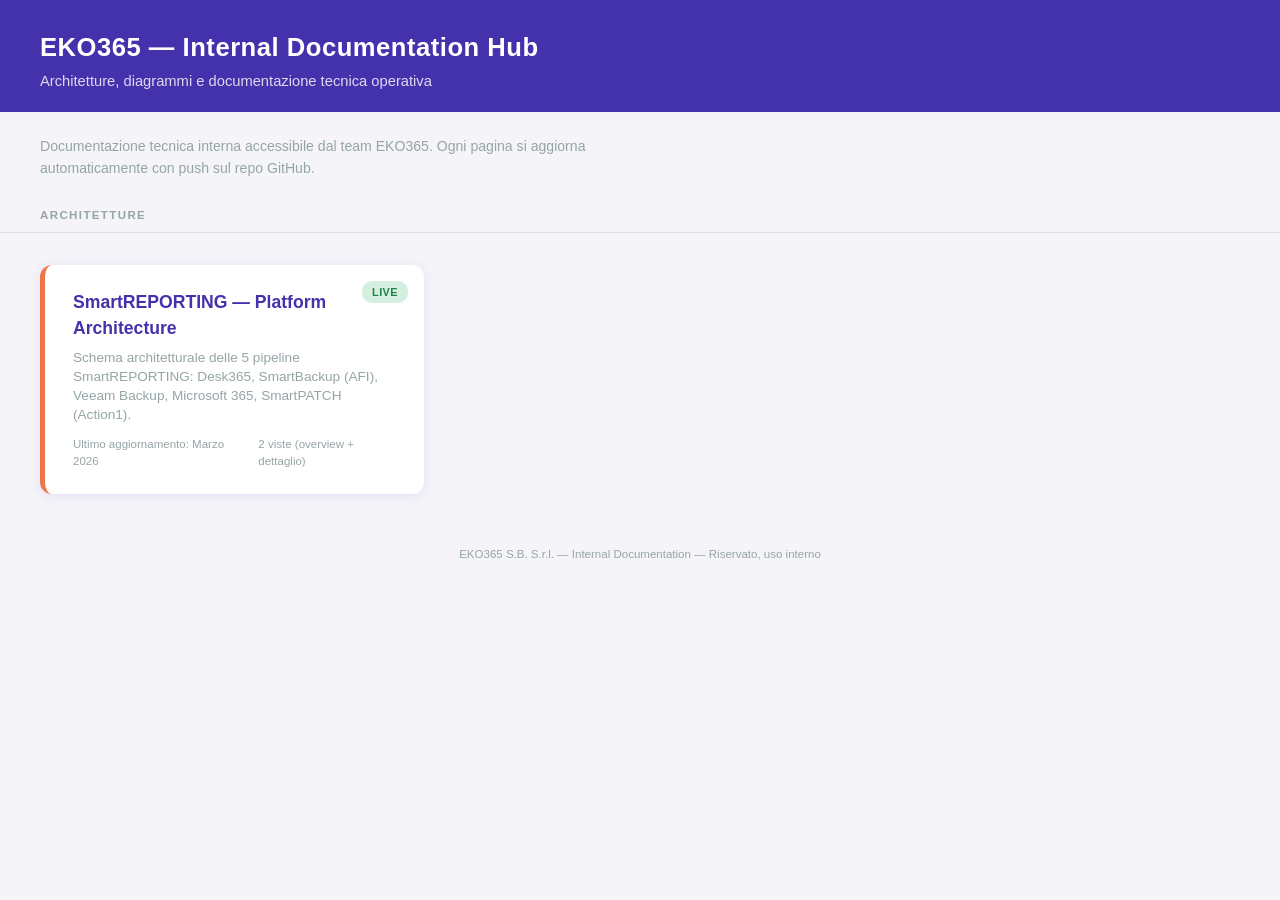
==== index.html @ b6a6280b "Add SmartPATCH (Action1) pipeline to architecture diagram - Add Action1 as 5th data source in high-l" ====
<!DOCTYPE html>
<html lang="it">
<head>
<meta charset="UTF-8">
<meta name="viewport" content="width=device-width, initial-scale=1.0">
<title>EKO365 MSSP — Internal Docs Hub</title>
<link rel="stylesheet" href="css/eko365.css">
<style>
  .hub-intro {
    padding: 24px 40px 0; font-size: 0.88rem; color: var(--gray); max-width: 720px;
  }
  .hub-section-label {
    padding: 0 40px; margin-top: 28px; font-size: 0.72rem; font-weight: 700;
    text-transform: uppercase; letter-spacing: 0.12em; color: var(--gray);
    border-bottom: 1px solid #ddd; padding-bottom: 8px;
  }
</style>
</head>
<body>

<div class="eko-header">
  <h1>EKO365 — Internal Documentation Hub</h1>
  <div class="subtitle">Architetture, diagrammi e documentazione tecnica operativa</div>
</div>

<p class="hub-intro">
  Documentazione tecnica interna accessibile dal team EKO365.
  Ogni pagina si aggiorna automaticamente con push sul repo GitHub.
</p>

<!-- SEZIONE: Architetture -->
<div class="hub-section-label">Architetture</div>
<div class="hub-grid">

  <a href="reporting-platform/" class="hub-card">
    <span class="status status-live">Live</span>
    <h2>SmartREPORTING — Platform Architecture</h2>
    <p>Schema architetturale delle 5 pipeline SmartREPORTING: Desk365, SmartBackup (AFI), Veeam Backup, Microsoft 365, SmartPATCH (Action1).</p>
    <div class="meta">
      <span>Ultimo aggiornamento: Marzo 2026</span>
      <span>2 viste (overview + dettaglio)</span>
    </div>
  </a>

  <!-- TEMPLATE: Copia questo blocco per aggiungere nuove pagine
  <a href="nome-cartella/" class="hub-card">
    <span class="status status-draft">Draft</span>
    <h2>Titolo del Documento</h2>
    <p>Breve descrizione del contenuto.</p>
    <div class="meta">
      <span>Data</span>
      <span>Dettagli</span>
    </div>
  </a>
  -->

</div>

<!-- SEZIONE: Procedure (placeholder per futuro) -->
<!--
<div class="hub-section-label">Procedure Operative</div>
<div class="hub-grid">
</div>
-->

<div class="eko-footer">
  EKO365 S.B. S.r.l. &mdash; Internal Documentation &mdash; Riservato, uso interno
</div>

</body>
</html>
---- css/eko365.css ----
/* =====================================================
   EKO365 DOCS — Shared Design System
   Colori corporate, tipografia, componenti riutilizzabili
   ===================================================== */

:root {
  --primary: #4332AC;
  --accent: #EE774A;
  --dark: #4C483D;
  --light: #F5F4F9;
  --white: #FFFFFF;
  --green: #2ECC71;
  --yellow: #F1C40F;
  --red: #E74C3C;
  --blue: #3498DB;
  --gray: #95A5A6;
  --shadow: 0 2px 12px rgba(67,50,172,0.10);
  --shadow-hover: 0 4px 20px rgba(67,50,172,0.18);
  --radius: 10px;
  --radius-sm: 6px;
  --font: 'Segoe UI', 'Century Gothic', Arial, sans-serif;
  --mono: 'Courier New', 'Consolas', monospace;
}

* { margin: 0; padding: 0; box-sizing: border-box; }
body { font-family: var(--font); background: var(--light); color: var(--dark); line-height: 1.5; }

/* ---- HEADER ---- */
.eko-header {
  background: var(--primary); color: var(--white);
  padding: 28px 40px 20px; position: relative;
}
.eko-header h1 { font-size: 1.6rem; font-weight: 600; letter-spacing: 0.02em; }
.eko-header .subtitle { font-size: 0.92rem; opacity: 0.82; margin-top: 4px; }
.eko-header .back-link {
  position: absolute; top: 16px; right: 40px;
  color: var(--white); text-decoration: none; font-size: 0.82rem; opacity: 0.7;
  transition: opacity 0.2s;
}
.eko-header .back-link:hover { opacity: 1; }

/* ---- FOOTER ---- */
.eko-footer {
  text-align: center; padding: 20px; font-size: 0.72rem; color: var(--gray);
}

/* ---- VIEW TOGGLE ---- */
.view-toggle { display: flex; gap: 0; margin: 24px 40px 0; }
.view-btn {
  padding: 10px 28px; border: 2px solid var(--primary);
  background: var(--white); color: var(--primary);
  cursor: pointer; font-size: 0.92rem; font-weight: 600; transition: all 0.2s;
}
.view-btn:first-child { border-radius: var(--radius-sm) 0 0 var(--radius-sm); }
.view-btn:last-child { border-radius: 0 var(--radius-sm) var(--radius-sm) 0; }
.view-btn.active { background: var(--primary); color: var(--white); }
.view-btn:hover:not(.active) { background: #eee; }

.view { display: none; padding: 24px 40px 40px; }
.view.active { display: block; }

/* ---- SECTION LABELS ---- */
.section-label {
  text-align: center; font-size: 0.72rem; font-weight: 700;
  text-transform: uppercase; letter-spacing: 0.12em;
  color: var(--gray); margin: 20px 0 10px;
}

/* ---- CARDS (High-Level) ---- */
.hl-row { display: flex; justify-content: center; gap: 24px; margin-bottom: 16px; flex-wrap: wrap; }

.hl-source {
  background: var(--white); border: 2px solid var(--primary); border-radius: var(--radius);
  padding: 14px 20px; text-align: center; width: 170px; box-shadow: var(--shadow);
}
.hl-source .icon { font-size: 1.6rem; margin-bottom: 4px; }
.hl-source .name { font-weight: 700; font-size: 0.88rem; color: var(--primary); }
.hl-source .type { font-size: 0.75rem; color: var(--gray); margin-top: 2px; }

.hl-pipeline {
  background: var(--white); border-radius: 12px; padding: 20px; width: 240px;
  box-shadow: var(--shadow); border-left: 5px solid var(--accent); position: relative;
}
.hl-pipeline .badge {
  position: absolute; top: -10px; right: 12px;
  background: var(--accent); color: var(--white);
  font-size: 0.68rem; font-weight: 700; padding: 3px 10px;
  border-radius: 10px; text-transform: uppercase; letter-spacing: 0.04em;
}
.hl-pipeline h3 { font-size: 1rem; color: var(--primary); margin-bottom: 8px; }

.hl-infra-box {
  background: var(--primary); color: var(--white); border-radius: var(--radius);
  padding: 16px 22px; text-align: center; width: 200px; box-shadow: var(--shadow);
}
.hl-infra-box .icon { font-size: 1.4rem; margin-bottom: 4px; }
.hl-infra-box .name { font-weight: 700; font-size: 0.88rem; }
.hl-infra-box .desc { font-size: 0.72rem; opacity: 0.8; margin-top: 4px; }

.hl-delivery-box {
  background: var(--accent); color: var(--white); border-radius: var(--radius);
  padding: 14px 20px; text-align: center; width: 170px; box-shadow: var(--shadow);
}
.hl-delivery-box .name { font-weight: 700; font-size: 0.88rem; }
.hl-delivery-box .desc { font-size: 0.72rem; opacity: 0.85; margin-top: 3px; }

/* ---- ARROW ---- */
.arrow-down { text-align: center; font-size: 1.8rem; color: var(--primary); margin: 6px 0; opacity: 0.5; }

/* ---- PHASES ---- */
.phases { display: flex; gap: 4px; margin-bottom: 10px; }
.phase { font-size: 0.68rem; padding: 2px 8px; border-radius: 4px; font-weight: 600; }
.phase.fetch { background: #D6EAF8; color: #2980B9; }
.phase.analyze { background: #D5F5E3; color: #27AE60; }
.phase.report { background: #FADBD8; color: #C0392B; }

.freq { font-size: 0.78rem; color: var(--gray); }

/* ---- OUTPUT TAGS ---- */
.output-tag { display: inline-block; font-size: 0.7rem; padding: 2px 7px; border-radius: 3px; margin: 2px; font-weight: 600; }
.output-tag.pptx { background: #F5CBA7; color: #935116; }
.output-tag.docx { background: #AED6F1; color: #1A5276; }
.output-tag.csv  { background: #ABEBC6; color: #196F3D; }
.output-tag.json { background: #D7BDE2; color: #6C3483; }
.outputs { margin-top: 8px; }

/* ---- TENANT CHIPS ---- */
.tenant-grid { display: flex; flex-wrap: wrap; gap: 8px; margin: 10px 0; }
.tenant-chip { background: var(--primary); color: var(--white); padding: 4px 12px; border-radius: 16px; font-size: 0.75rem; font-weight: 600; }

/* ---- DETAIL SECTIONS ---- */
.detail-section {
  background: var(--white); border-radius: 12px; padding: 24px 28px;
  margin-bottom: 20px; box-shadow: var(--shadow);
}
.detail-section h2 {
  font-size: 1.15rem; color: var(--primary); margin-bottom: 14px;
  padding-bottom: 8px; border-bottom: 2px solid var(--light);
}
.detail-section h3 { font-size: 0.95rem; color: var(--accent); margin: 14px 0 8px; }

/* ---- FLOW DIAGRAM ---- */
.flow { display: flex; align-items: center; gap: 8px; flex-wrap: wrap; margin: 12px 0; }
.flow-step {
  background: var(--light); border: 1px solid #ddd; border-radius: 8px;
  padding: 10px 14px; font-size: 0.82rem; text-align: center; min-width: 120px;
}
.flow-step.source  { border-color: var(--blue); background: #EBF5FB; }
.flow-step.process { border-color: var(--green); background: #EAFAF1; }
.flow-step.storage { border-color: var(--primary); background: #EDE7F6; }
.flow-step.output  { border-color: var(--accent); background: #FDF2E9; }
.flow-step.deliver { border-color: var(--red); background: #FDEDEC; }
.flow-step strong  { display: block; font-size: 0.78rem; color: var(--dark); }
.flow-step small   { font-size: 0.68rem; color: var(--gray); }
.flow-arrow { color: var(--primary); font-size: 1.2rem; font-weight: 700; }

/* ---- TABLES ---- */
.tech-table { width: 100%; border-collapse: collapse; font-size: 0.82rem; margin: 10px 0; }
.tech-table th { background: var(--primary); color: var(--white); padding: 8px 12px; text-align: left; font-weight: 600; }
.tech-table td { padding: 8px 12px; border-bottom: 1px solid #eee; vertical-align: top; }
.tech-table tr:hover td { background: var(--light); }

/* ---- BADGES ---- */
.tech-badge { display: inline-block; font-size: 0.68rem; padding: 2px 8px; border-radius: 4px; font-weight: 600; margin: 1px 2px; }
.tech-badge.python { background: #D4EFDF; color: #1E8449; }
.tech-badge.node   { background: #D6EAF8; color: #2471A3; }
.tech-badge.yaml   { background: #FCF3CF; color: #7D6608; }
.tech-badge.rest   { background: #F5CBA7; color: #935116; }

/* ---- MODULE GRID ---- */
.module-grid { display: grid; grid-template-columns: repeat(auto-fill, minmax(220px, 1fr)); gap: 12px; margin: 12px 0; }
.module-card { background: var(--light); border-radius: 8px; padding: 12px 14px; border-left: 4px solid var(--primary); }
.module-card .mod-name { font-weight: 700; font-size: 0.85rem; color: var(--primary); }
.module-card .mod-freq { font-size: 0.72rem; color: var(--gray); margin-top: 2px; }
.module-card .mod-data { font-size: 0.78rem; color: var(--dark); margin-top: 4px; }

/* ---- SCHEDULE ---- */
.schedule-row { display: flex; align-items: center; gap: 12px; padding: 8px 0; border-bottom: 1px solid #eee; }
.schedule-row .cron { font-family: var(--mono); font-size: 0.78rem; background: var(--dark); color: var(--white); padding: 3px 10px; border-radius: 4px; }
.schedule-row .desc { font-size: 0.82rem; flex: 1; }
.pipeline-tag { font-size: 0.72rem; font-weight: 700; padding: 2px 8px; border-radius: 4px; }
.tag-desk365     { background: #FADBD8; color: #922B21; }
.tag-smartbackup { background: #D4EFDF; color: #1E8449; }
.tag-m365        { background: #D6EAF8; color: #2471A3; }
.tag-veeam       { background: #FCE4EC; color: #880E4F; }

/* ---- S3 TREE ---- */
.s3-tree {
  font-family: var(--mono); font-size: 0.78rem;
  background: var(--dark); color: #A3E4D7;
  padding: 16px 20px; border-radius: 8px; line-height: 1.6; overflow-x: auto;
}
.s3-tree .folder  { color: #85C1E9; }
.s3-tree .file    { color: #F9E79F; }
.s3-tree .comment { color: #7F8C8D; font-style: italic; }

/* ---- KPI CARDS ---- */
.kpi-row { display: flex; gap: 16px; flex-wrap: wrap; margin: 10px 0; }
.kpi-card { background: var(--white); border: 1px solid #eee; border-radius: 8px; padding: 12px 16px; min-width: 160px; flex: 1; }
.kpi-card .kpi-label { font-size: 0.72rem; color: var(--gray); text-transform: uppercase; letter-spacing: 0.06em; }
.kpi-card .kpi-value { font-size: 1.1rem; font-weight: 700; color: var(--primary); margin-top: 2px; }
.kpi-card .kpi-threshold { font-size: 0.7rem; margin-top: 4px; }
.kpi-card .kpi-threshold span { display: inline-block; width: 8px; height: 8px; border-radius: 50%; margin-right: 3px; vertical-align: middle; }
.dot-green  { background: var(--green); }
.dot-yellow { background: var(--yellow); }
.dot-red    { background: var(--red); }

/* ---- HUB PAGE SPECIFIC ---- */
.hub-grid {
  display: grid; grid-template-columns: repeat(auto-fill, minmax(320px, 1fr));
  gap: 24px; padding: 32px 40px;
}
.hub-card {
  background: var(--white); border-radius: 12px; padding: 24px 28px;
  box-shadow: var(--shadow); border-left: 5px solid var(--accent);
  text-decoration: none; color: var(--dark); transition: all 0.25s;
  display: block; position: relative;
}
.hub-card:hover { box-shadow: var(--shadow-hover); transform: translateY(-2px); }
.hub-card h2 { font-size: 1.1rem; color: var(--primary); margin-bottom: 6px; }
.hub-card p { font-size: 0.85rem; color: var(--gray); line-height: 1.4; }
.hub-card .meta { font-size: 0.72rem; color: var(--gray); margin-top: 12px; display: flex; gap: 16px; }
.hub-card .meta span { display: flex; align-items: center; gap: 4px; }
.hub-card .status {
  position: absolute; top: 16px; right: 16px;
  font-size: 0.68rem; font-weight: 700; padding: 3px 10px; border-radius: 10px;
  text-transform: uppercase; letter-spacing: 0.04em;
}
.status-live     { background: #D4EFDF; color: #1E8449; }
.status-draft    { background: #FCF3CF; color: #7D6608; }
.status-planned  { background: #D6EAF8; color: #2471A3; }

.hub-empty {
  text-align: center; padding: 60px 40px; color: var(--gray);
}
.hub-empty p { font-size: 0.92rem; max-width: 500px; margin: 0 auto; }

/* ---- RESPONSIVE ---- */
@media (max-width: 900px) {
  .hl-row { flex-direction: column; align-items: center; }
  .view { padding: 16px; }
  .eko-header { padding: 20px; }
  .view-toggle { margin: 16px 20px 0; }
  .hub-grid { padding: 16px; grid-template-columns: 1fr; }
}
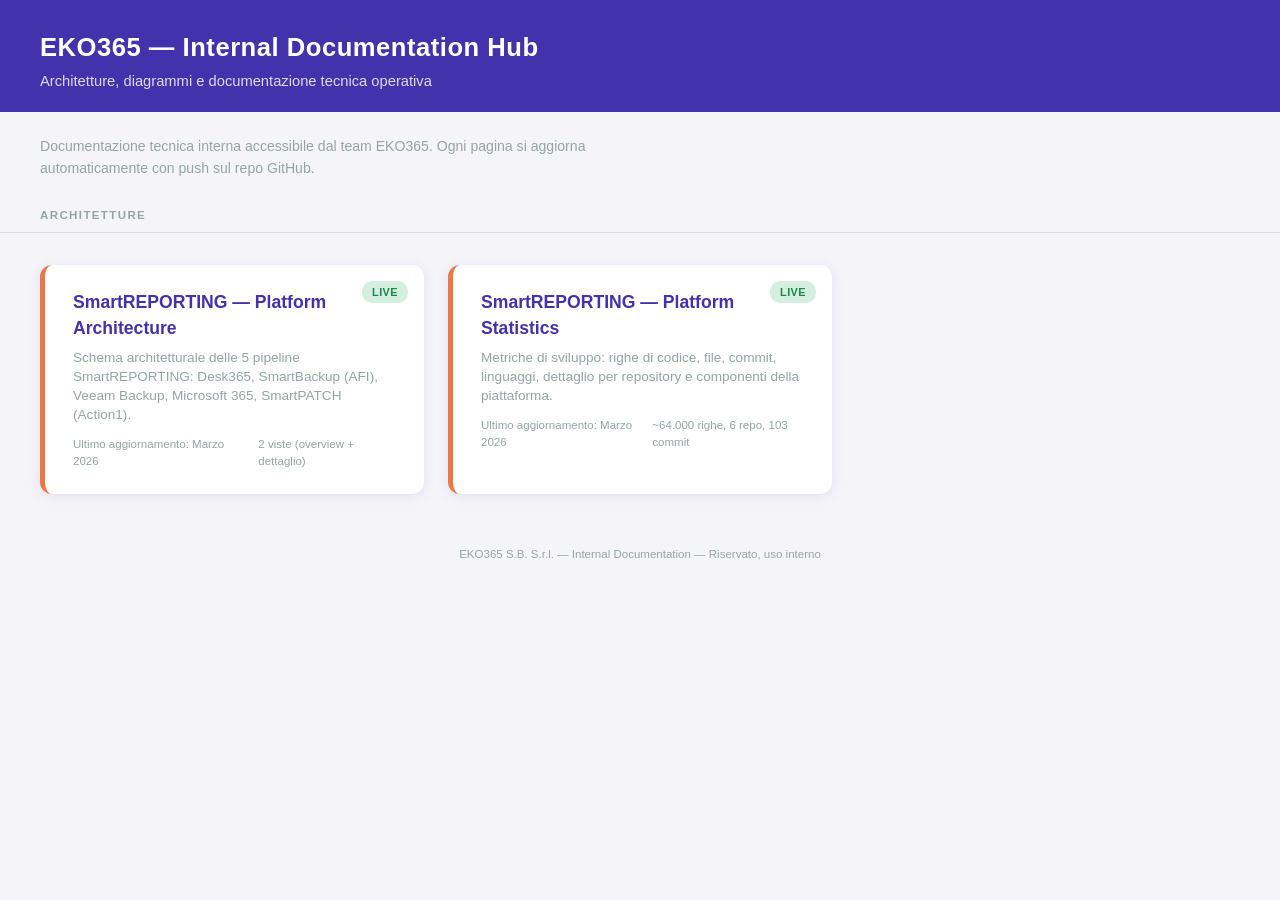
==== commit 013ef326: "Add Platform Statistics page with codebase metrics New page at /platform-stats/ with: - KPI cards (6" ====
--- a/index.html
+++ b/index.html
@@ -42,17 +42,15 @@
     </div>
   </a>
 
-  <!-- TEMPLATE: Copia questo blocco per aggiungere nuove pagine
-  <a href="nome-cartella/" class="hub-card">
-    <span class="status status-draft">Draft</span>
-    <h2>Titolo del Documento</h2>
-    <p>Breve descrizione del contenuto.</p>
+  <a href="platform-stats/" class="hub-card">
+    <span class="status status-live">Live</span>
+    <h2>SmartREPORTING — Platform Statistics</h2>
+    <p>Metriche di sviluppo: righe di codice, file, commit, linguaggi, dettaglio per repository e componenti della piattaforma.</p>
     <div class="meta">
-      <span>Data</span>
-      <span>Dettagli</span>
+      <span>Ultimo aggiornamento: Marzo 2026</span>
+      <span>~64.000 righe, 6 repo, 103 commit</span>
     </div>
   </a>
-  -->
 
 </div>
 
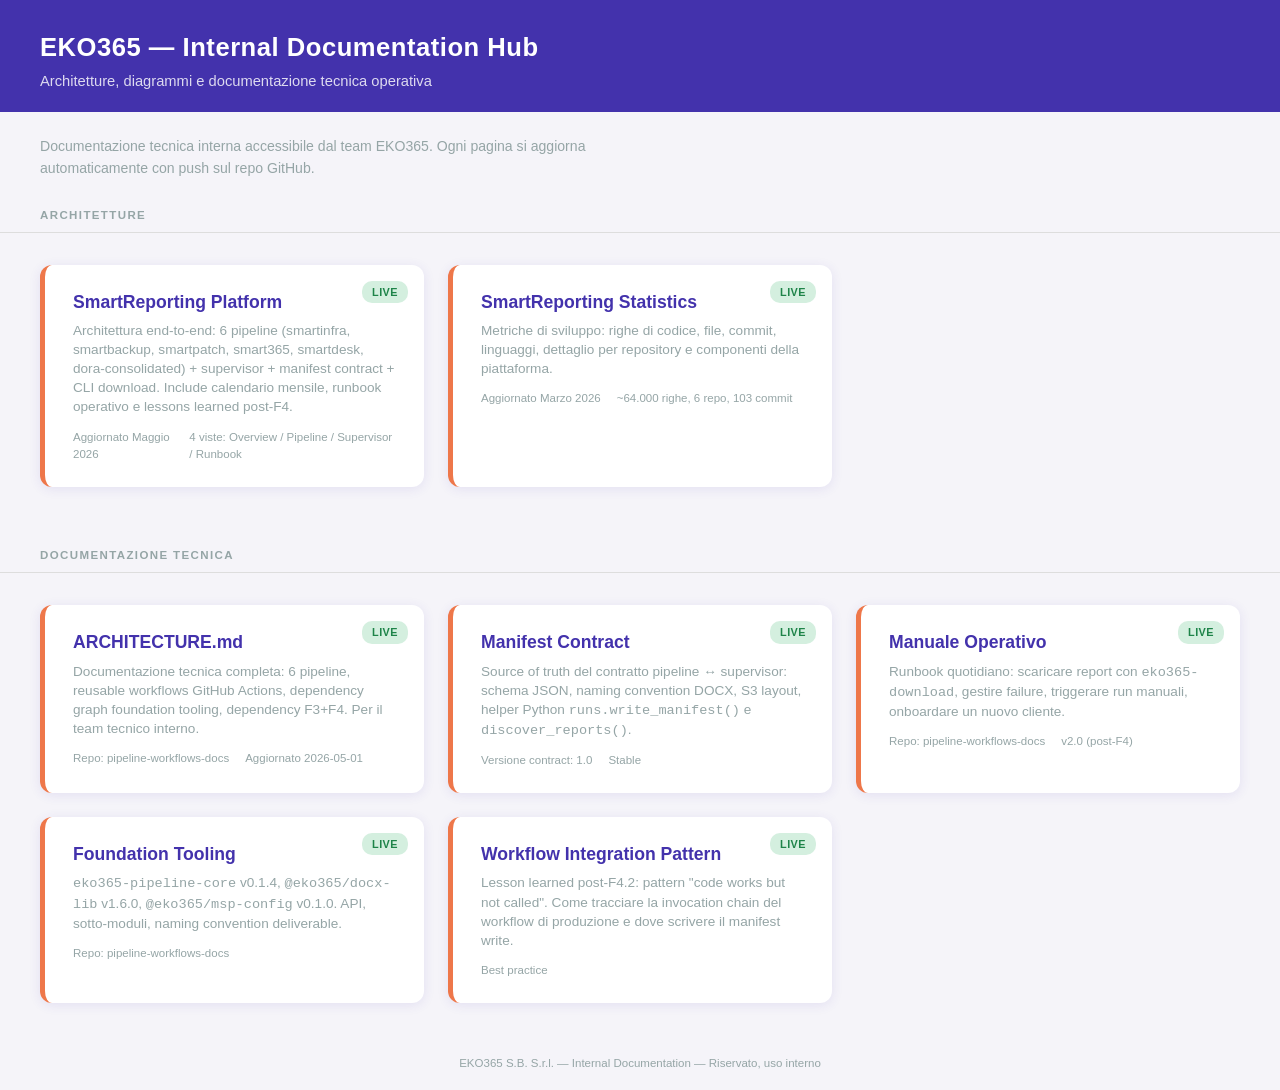
==== commit ae32f5ea: "docs: refresh reporting-platform Pages + hub per stato post-F4.2 - reporting-platform/index.html REW" ====
--- a/index.html
+++ b/index.html
@@ -34,21 +34,75 @@
 
   <a href="reporting-platform/" class="hub-card">
     <span class="status status-live">Live</span>
-    <h2>SmartREPORTING — Platform Architecture</h2>
-    <p>Schema architetturale delle 5 pipeline SmartREPORTING: Desk365, SmartBackup (AFI), Veeam Backup, Microsoft 365, SmartPATCH (Action1).</p>
+    <h2>SmartReporting Platform</h2>
+    <p>Architettura end-to-end: 6 pipeline (smartinfra, smartbackup, smartpatch, smart365, smartdesk, dora-consolidated) + supervisor + manifest contract + CLI download. Include calendario mensile, runbook operativo e lessons learned post-F4.</p>
     <div class="meta">
-      <span>Ultimo aggiornamento: Marzo 2026</span>
-      <span>2 viste (overview + dettaglio)</span>
+      <span>Aggiornato Maggio 2026</span>
+      <span>4 viste: Overview / Pipeline / Supervisor / Runbook</span>
     </div>
   </a>
 
   <a href="platform-stats/" class="hub-card">
     <span class="status status-live">Live</span>
-    <h2>SmartREPORTING — Platform Statistics</h2>
+    <h2>SmartReporting Statistics</h2>
     <p>Metriche di sviluppo: righe di codice, file, commit, linguaggi, dettaglio per repository e componenti della piattaforma.</p>
     <div class="meta">
-      <span>Ultimo aggiornamento: Marzo 2026</span>
+      <span>Aggiornato Marzo 2026</span>
       <span>~64.000 righe, 6 repo, 103 commit</span>
+    </div>
+  </a>
+
+</div>
+
+<!-- SEZIONE: Documentazione tecnica deep -->
+<div class="hub-section-label">Documentazione tecnica</div>
+<div class="hub-grid">
+
+  <a href="https://github.com/eko365sb/pipeline-workflows-docs/blob/main/ARCHITECTURE.md" class="hub-card">
+    <span class="status status-live">Live</span>
+    <h2>ARCHITECTURE.md</h2>
+    <p>Documentazione tecnica completa: 6 pipeline, reusable workflows GitHub Actions, dependency graph foundation tooling, dependency F3+F4. Per il team tecnico interno.</p>
+    <div class="meta">
+      <span>Repo: pipeline-workflows-docs</span>
+      <span>Aggiornato 2026-05-01</span>
+    </div>
+  </a>
+
+  <a href="https://github.com/eko365sb/pipeline-workflows-docs/blob/main/docs/manifest-contract.md" class="hub-card">
+    <span class="status status-live">Live</span>
+    <h2>Manifest Contract</h2>
+    <p>Source of truth del contratto pipeline ↔ supervisor: schema JSON, naming convention DOCX, S3 layout, helper Python <code>runs.write_manifest()</code> e <code>discover_reports()</code>.</p>
+    <div class="meta">
+      <span>Versione contract: 1.0</span>
+      <span>Stable</span>
+    </div>
+  </a>
+
+  <a href="https://github.com/eko365sb/pipeline-workflows-docs/blob/main/docs/Manuale_Operativo_Pipeline.md" class="hub-card">
+    <span class="status status-live">Live</span>
+    <h2>Manuale Operativo</h2>
+    <p>Runbook quotidiano: scaricare report con <code>eko365-download</code>, gestire failure, triggerare run manuali, onboardare un nuovo cliente.</p>
+    <div class="meta">
+      <span>Repo: pipeline-workflows-docs</span>
+      <span>v2.0 (post-F4)</span>
+    </div>
+  </a>
+
+  <a href="https://github.com/eko365sb/pipeline-workflows-docs/blob/main/docs/foundation-tooling.md" class="hub-card">
+    <span class="status status-live">Live</span>
+    <h2>Foundation Tooling</h2>
+    <p><code>eko365-pipeline-core</code> v0.1.4, <code>@eko365/docx-lib</code> v1.6.0, <code>@eko365/msp-config</code> v0.1.0. API, sotto-moduli, naming convention deliverable.</p>
+    <div class="meta">
+      <span>Repo: pipeline-workflows-docs</span>
+    </div>
+  </a>
+
+  <a href="https://github.com/eko365sb/pipeline-workflows-docs/blob/main/docs/workflow-integration-pattern.md" class="hub-card">
+    <span class="status status-live">Live</span>
+    <h2>Workflow Integration Pattern</h2>
+    <p>Lesson learned post-F4.2: pattern "code works but not called". Come tracciare la invocation chain del workflow di produzione e dove scrivere il manifest write.</p>
+    <div class="meta">
+      <span>Best practice</span>
     </div>
   </a>
 
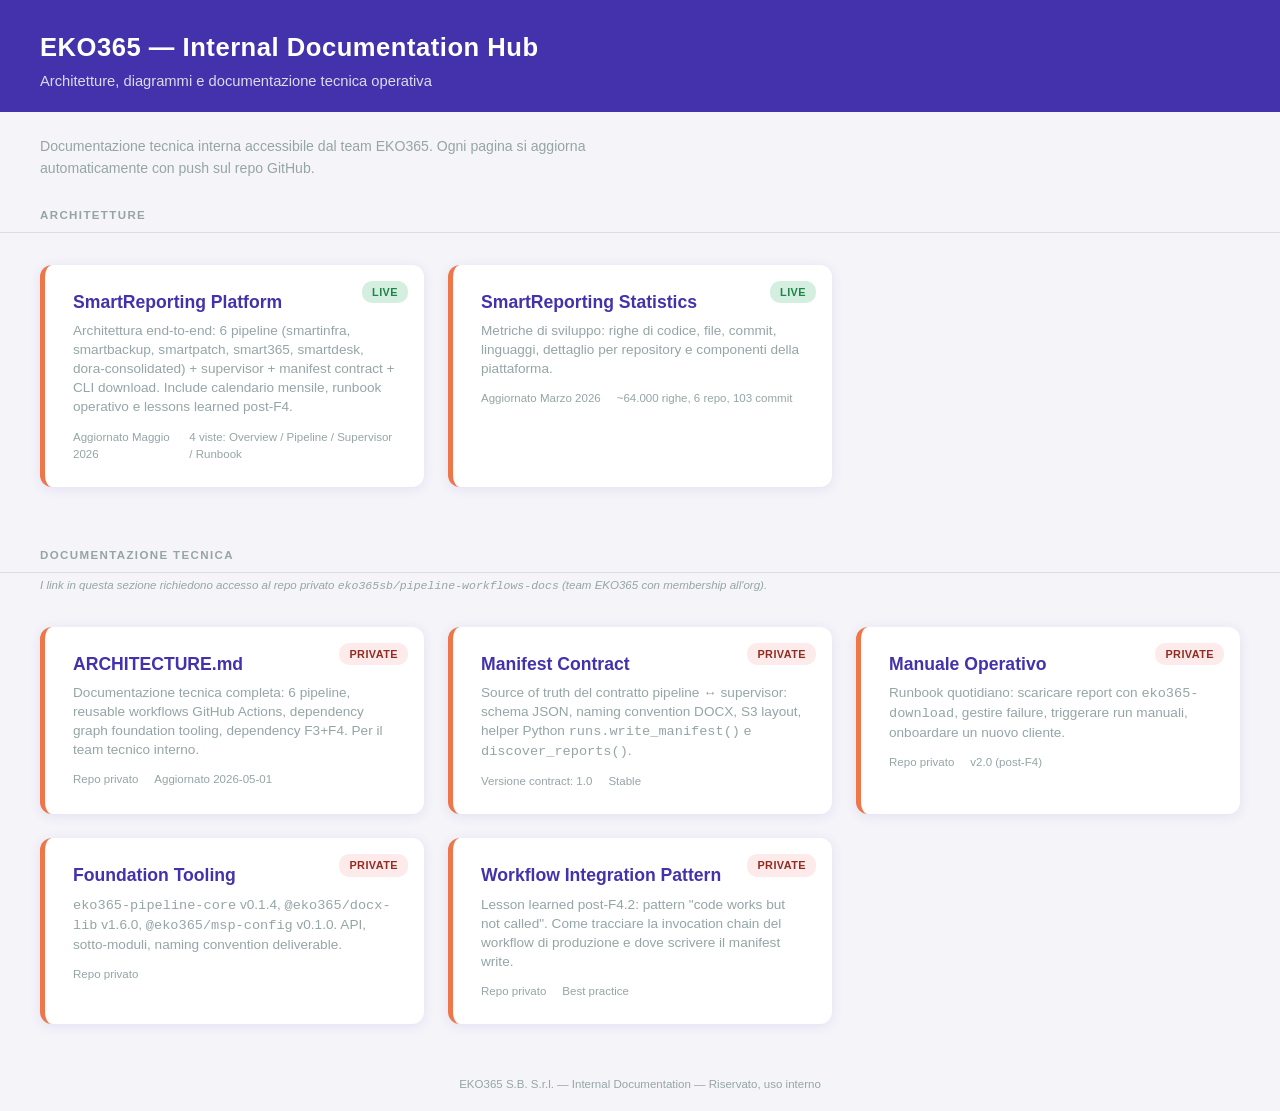
==== commit 1c723599: "docs: add Private badge to hub cards linking to private repo Cards che linkano a pipeline-workflows-" ====
--- a/index.html
+++ b/index.html
@@ -13,6 +13,12 @@
     padding: 0 40px; margin-top: 28px; font-size: 0.72rem; font-weight: 700;
     text-transform: uppercase; letter-spacing: 0.12em; color: var(--gray);
     border-bottom: 1px solid #ddd; padding-bottom: 8px;
+  }
+  .status-private {
+    background: #FCEBEA; color: #922B21;
+  }
+  .access-note {
+    padding: 4px 40px 0; font-size: 0.72rem; color: var(--gray); font-style: italic;
   }
 </style>
 </head>
@@ -56,20 +62,21 @@
 
 <!-- SEZIONE: Documentazione tecnica deep -->
 <div class="hub-section-label">Documentazione tecnica</div>
+<p class="access-note">I link in questa sezione richiedono accesso al repo privato <code>eko365sb/pipeline-workflows-docs</code> (team EKO365 con membership all'org).</p>
 <div class="hub-grid">
 
   <a href="https://github.com/eko365sb/pipeline-workflows-docs/blob/main/ARCHITECTURE.md" class="hub-card">
-    <span class="status status-live">Live</span>
+    <span class="status status-private">Private</span>
     <h2>ARCHITECTURE.md</h2>
     <p>Documentazione tecnica completa: 6 pipeline, reusable workflows GitHub Actions, dependency graph foundation tooling, dependency F3+F4. Per il team tecnico interno.</p>
     <div class="meta">
-      <span>Repo: pipeline-workflows-docs</span>
+      <span>Repo privato</span>
       <span>Aggiornato 2026-05-01</span>
     </div>
   </a>
 
   <a href="https://github.com/eko365sb/pipeline-workflows-docs/blob/main/docs/manifest-contract.md" class="hub-card">
-    <span class="status status-live">Live</span>
+    <span class="status status-private">Private</span>
     <h2>Manifest Contract</h2>
     <p>Source of truth del contratto pipeline ↔ supervisor: schema JSON, naming convention DOCX, S3 layout, helper Python <code>runs.write_manifest()</code> e <code>discover_reports()</code>.</p>
     <div class="meta">
@@ -79,29 +86,30 @@
   </a>
 
   <a href="https://github.com/eko365sb/pipeline-workflows-docs/blob/main/docs/Manuale_Operativo_Pipeline.md" class="hub-card">
-    <span class="status status-live">Live</span>
+    <span class="status status-private">Private</span>
     <h2>Manuale Operativo</h2>
     <p>Runbook quotidiano: scaricare report con <code>eko365-download</code>, gestire failure, triggerare run manuali, onboardare un nuovo cliente.</p>
     <div class="meta">
-      <span>Repo: pipeline-workflows-docs</span>
+      <span>Repo privato</span>
       <span>v2.0 (post-F4)</span>
     </div>
   </a>
 
   <a href="https://github.com/eko365sb/pipeline-workflows-docs/blob/main/docs/foundation-tooling.md" class="hub-card">
-    <span class="status status-live">Live</span>
+    <span class="status status-private">Private</span>
     <h2>Foundation Tooling</h2>
     <p><code>eko365-pipeline-core</code> v0.1.4, <code>@eko365/docx-lib</code> v1.6.0, <code>@eko365/msp-config</code> v0.1.0. API, sotto-moduli, naming convention deliverable.</p>
     <div class="meta">
-      <span>Repo: pipeline-workflows-docs</span>
+      <span>Repo privato</span>
     </div>
   </a>
 
   <a href="https://github.com/eko365sb/pipeline-workflows-docs/blob/main/docs/workflow-integration-pattern.md" class="hub-card">
-    <span class="status status-live">Live</span>
+    <span class="status status-private">Private</span>
     <h2>Workflow Integration Pattern</h2>
     <p>Lesson learned post-F4.2: pattern "code works but not called". Come tracciare la invocation chain del workflow di produzione e dove scrivere il manifest write.</p>
     <div class="meta">
+      <span>Repo privato</span>
       <span>Best practice</span>
     </div>
   </a>
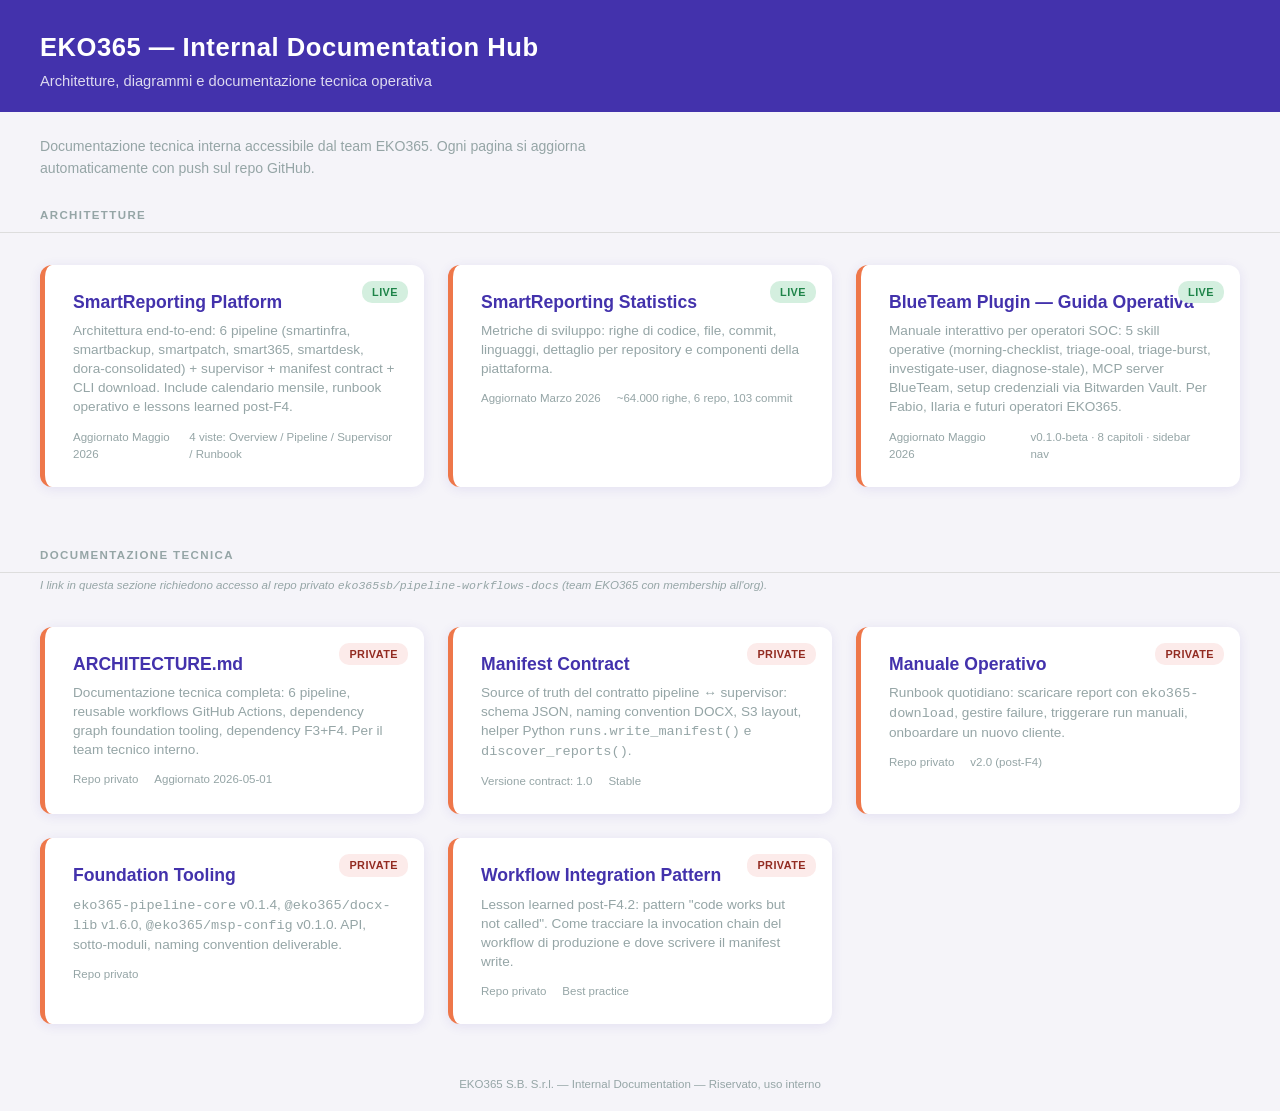
==== commit b8039a2c: "docs: add BlueTeam Plugin operational guide (single source moved from claude-plugins) Manuale intera" ====
--- a/index.html
+++ b/index.html
@@ -55,6 +55,16 @@
     <div class="meta">
       <span>Aggiornato Marzo 2026</span>
       <span>~64.000 righe, 6 repo, 103 commit</span>
+    </div>
+  </a>
+
+  <a href="blueteam-plugin/" class="hub-card">
+    <span class="status status-live">Live</span>
+    <h2>BlueTeam Plugin — Guida Operativa</h2>
+    <p>Manuale interattivo per operatori SOC: 5 skill operative (morning-checklist, triage-ooal, triage-burst, investigate-user, diagnose-stale), MCP server BlueTeam, setup credenziali via Bitwarden Vault. Per Fabio, Ilaria e futuri operatori EKO365.</p>
+    <div class="meta">
+      <span>Aggiornato Maggio 2026</span>
+      <span>v0.1.0-beta · 8 capitoli · sidebar nav</span>
     </div>
   </a>
 
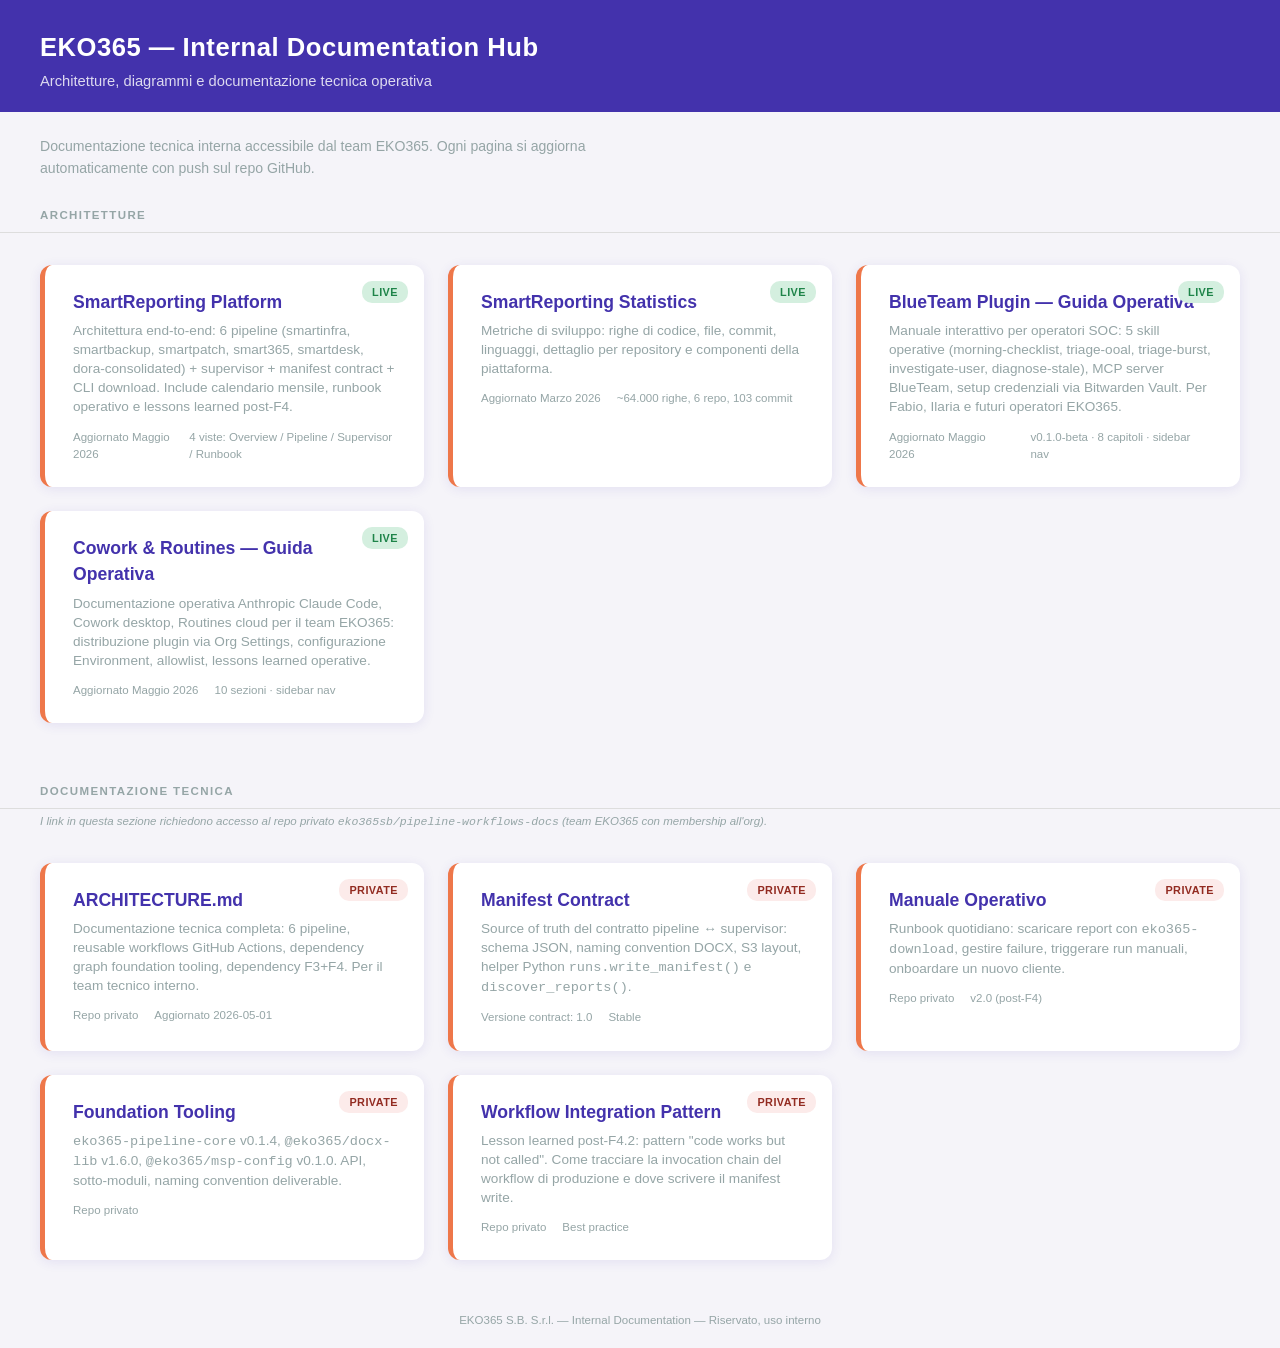
==== commit 997c28c5: "docs: cowork-and-routines operational guide page Pagina HTML interattiva per il team EKO365: conosce" ====
--- a/index.html
+++ b/index.html
@@ -65,6 +65,16 @@
     <div class="meta">
       <span>Aggiornato Maggio 2026</span>
       <span>v0.1.0-beta · 8 capitoli · sidebar nav</span>
+    </div>
+  </a>
+
+  <a href="cowork-routines/" class="hub-card">
+    <span class="status status-live">Live</span>
+    <h2>Cowork &amp; Routines — Guida Operativa</h2>
+    <p>Documentazione operativa Anthropic Claude Code, Cowork desktop, Routines cloud per il team EKO365: distribuzione plugin via Org Settings, configurazione Environment, allowlist, lessons learned operative.</p>
+    <div class="meta">
+      <span>Aggiornato Maggio 2026</span>
+      <span>10 sezioni · sidebar nav</span>
     </div>
   </a>
 
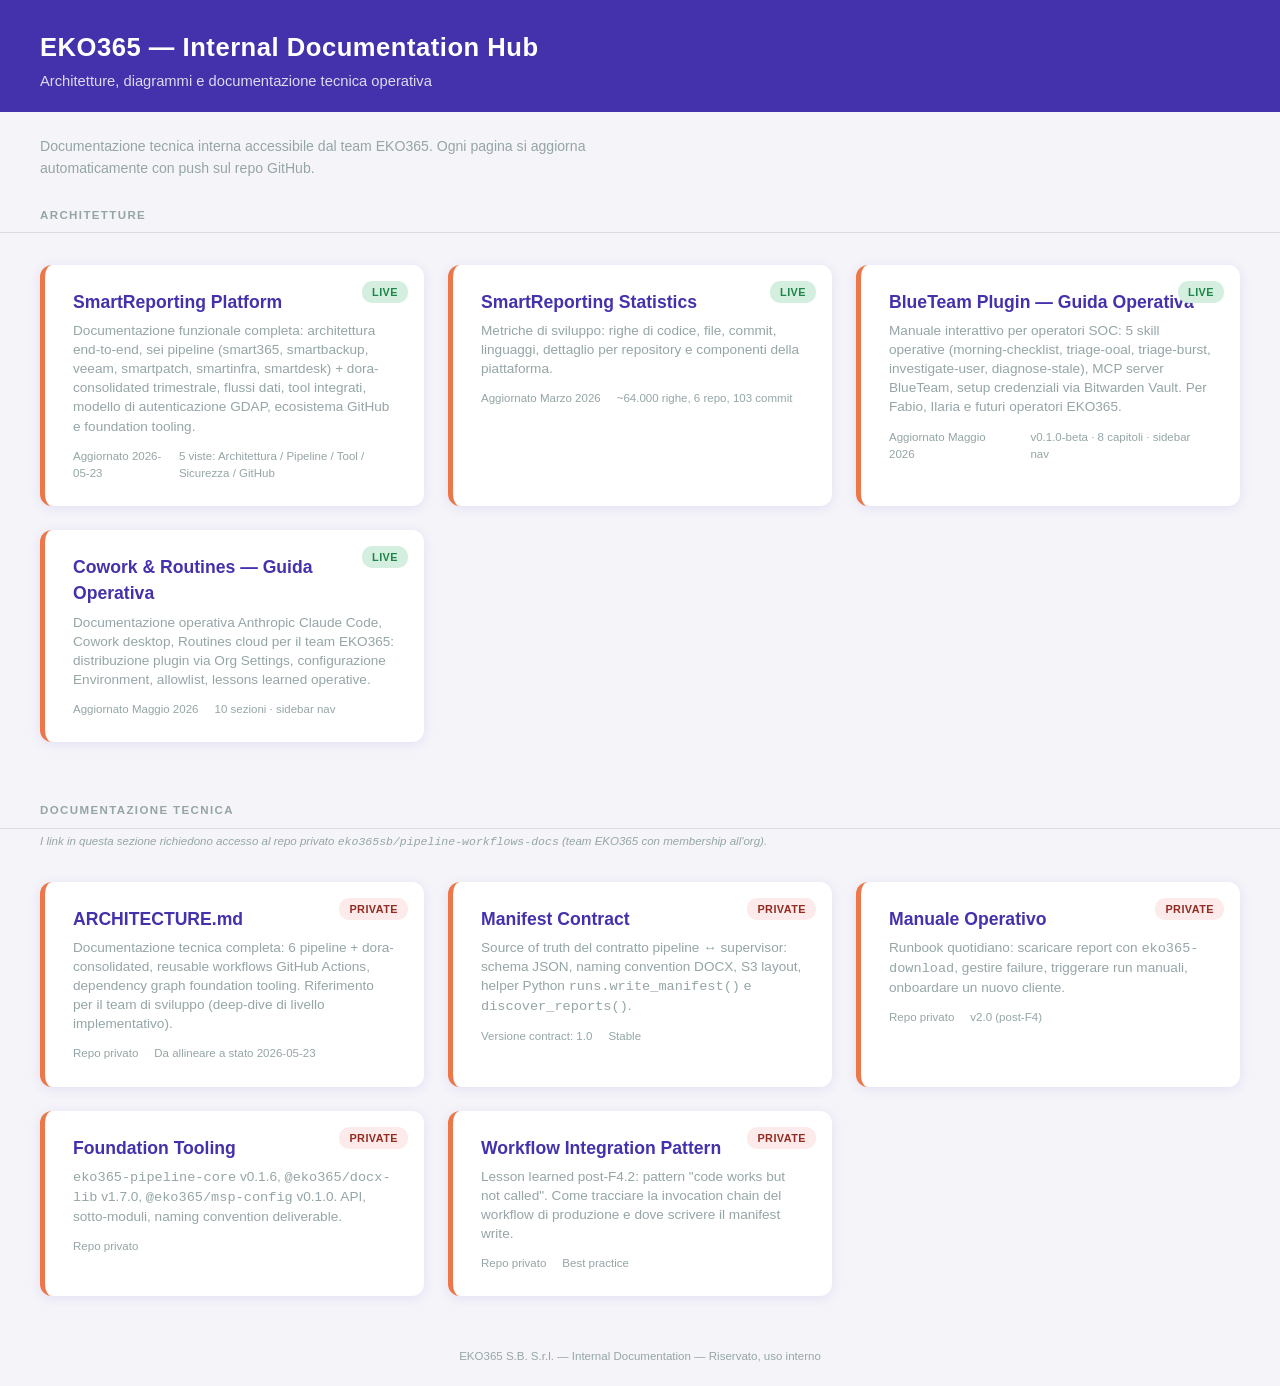
==== commit c41f43a3: "docs(reporting-platform): riscrittura completa funzionale Sostituisce le 4 view operative (Overview " ====
--- a/index.html
+++ b/index.html
@@ -41,10 +41,10 @@
   <a href="reporting-platform/" class="hub-card">
     <span class="status status-live">Live</span>
     <h2>SmartReporting Platform</h2>
-    <p>Architettura end-to-end: 6 pipeline (smartinfra, smartbackup, smartpatch, smart365, smartdesk, dora-consolidated) + supervisor + manifest contract + CLI download. Include calendario mensile, runbook operativo e lessons learned post-F4.</p>
+    <p>Documentazione funzionale completa: architettura end-to-end, sei pipeline (smart365, smartbackup, veeam, smartpatch, smartinfra, smartdesk) + dora-consolidated trimestrale, flussi dati, tool integrati, modello di autenticazione GDAP, ecosistema GitHub e foundation tooling.</p>
     <div class="meta">
-      <span>Aggiornato Maggio 2026</span>
-      <span>4 viste: Overview / Pipeline / Supervisor / Runbook</span>
+      <span>Aggiornato 2026-05-23</span>
+      <span>5 viste: Architettura / Pipeline / Tool / Sicurezza / GitHub</span>
     </div>
   </a>
 
@@ -88,10 +88,10 @@
   <a href="https://github.com/eko365sb/pipeline-workflows-docs/blob/main/ARCHITECTURE.md" class="hub-card">
     <span class="status status-private">Private</span>
     <h2>ARCHITECTURE.md</h2>
-    <p>Documentazione tecnica completa: 6 pipeline, reusable workflows GitHub Actions, dependency graph foundation tooling, dependency F3+F4. Per il team tecnico interno.</p>
+    <p>Documentazione tecnica completa: 6 pipeline + dora-consolidated, reusable workflows GitHub Actions, dependency graph foundation tooling. Riferimento per il team di sviluppo (deep-dive di livello implementativo).</p>
     <div class="meta">
       <span>Repo privato</span>
-      <span>Aggiornato 2026-05-01</span>
+      <span>Da allineare a stato 2026-05-23</span>
     </div>
   </a>
 
@@ -118,7 +118,7 @@
   <a href="https://github.com/eko365sb/pipeline-workflows-docs/blob/main/docs/foundation-tooling.md" class="hub-card">
     <span class="status status-private">Private</span>
     <h2>Foundation Tooling</h2>
-    <p><code>eko365-pipeline-core</code> v0.1.4, <code>@eko365/docx-lib</code> v1.6.0, <code>@eko365/msp-config</code> v0.1.0. API, sotto-moduli, naming convention deliverable.</p>
+    <p><code>eko365-pipeline-core</code> v0.1.6, <code>@eko365/docx-lib</code> v1.7.0, <code>@eko365/msp-config</code> v0.1.0. API, sotto-moduli, naming convention deliverable.</p>
     <div class="meta">
       <span>Repo privato</span>
     </div>
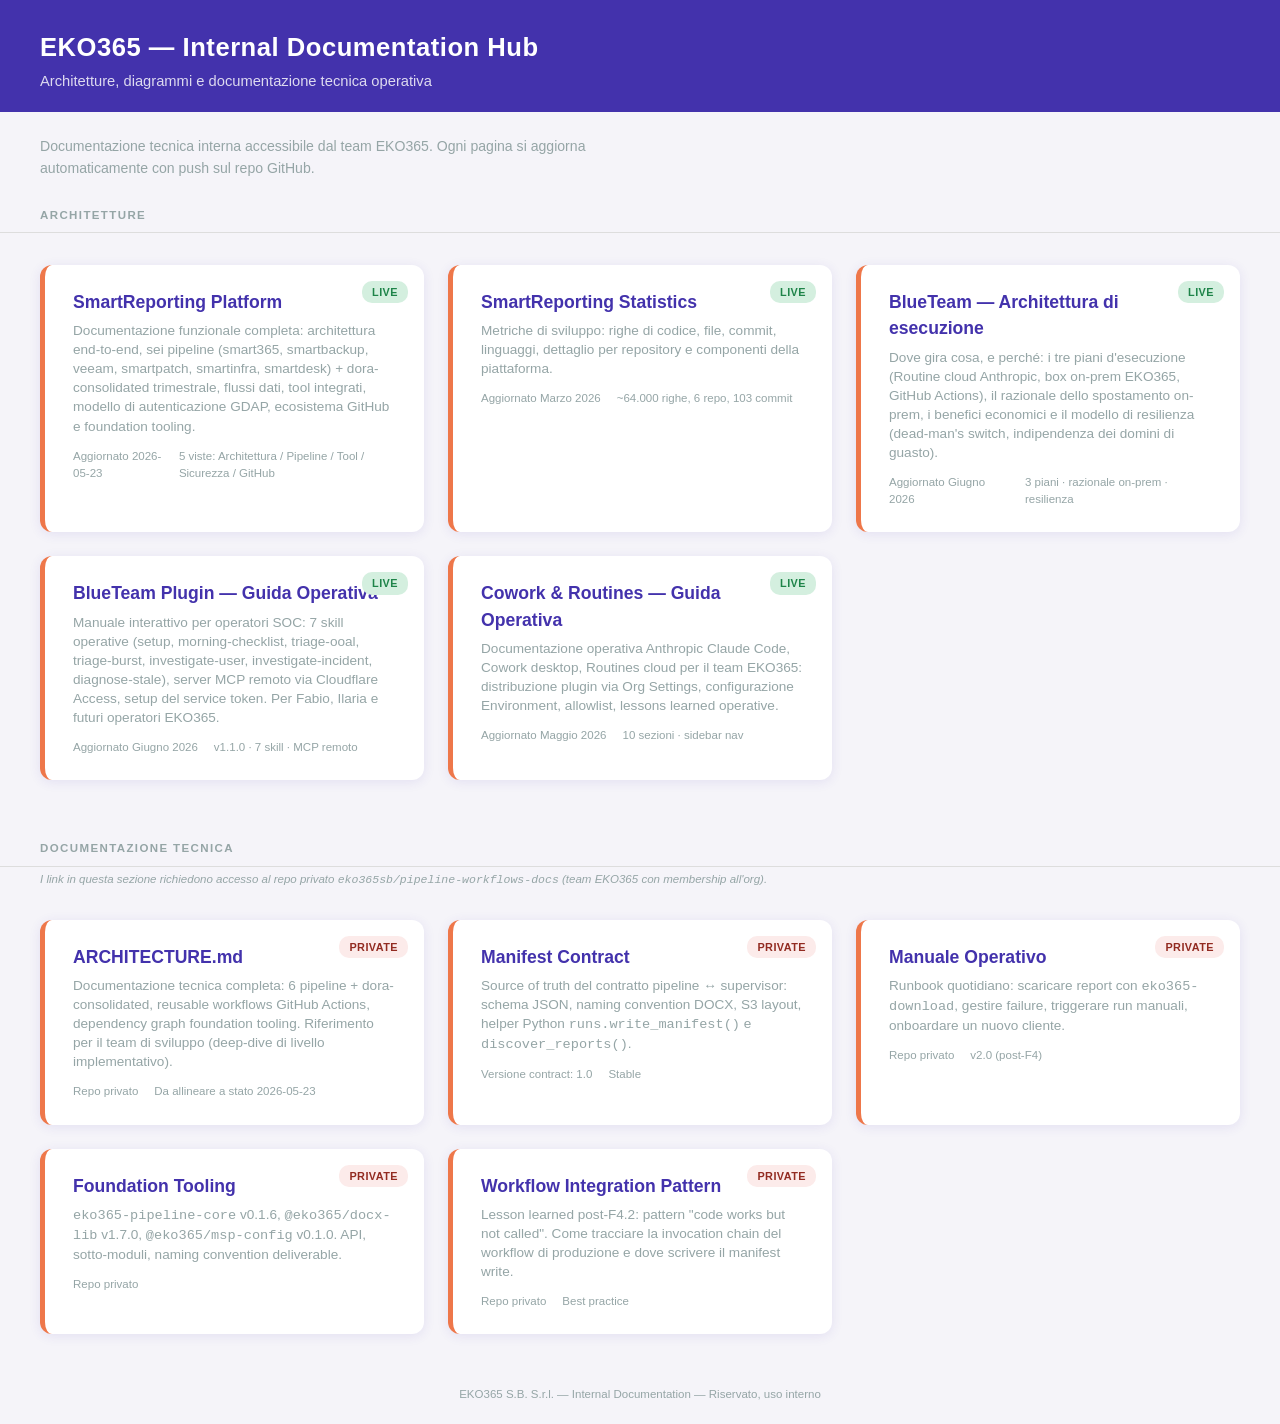
==== commit 5a88b0e6: "docs: pagina pubblica "BlueTeam — Architettura di esecuzione" + allineamento hub - Nuova pagina blue" ====
--- a/index.html
+++ b/index.html
@@ -58,13 +58,23 @@
     </div>
   </a>
 
+  <a href="blueteam-architecture/" class="hub-card">
+    <span class="status status-live">Live</span>
+    <h2>BlueTeam — Architettura di esecuzione</h2>
+    <p>Dove gira cosa, e perché: i tre piani d'esecuzione (Routine cloud Anthropic, box on-prem EKO365, GitHub Actions), il razionale dello spostamento on-prem, i benefici economici e il modello di resilienza (dead-man's switch, indipendenza dei domini di guasto).</p>
+    <div class="meta">
+      <span>Aggiornato Giugno 2026</span>
+      <span>3 piani · razionale on-prem · resilienza</span>
+    </div>
+  </a>
+
   <a href="blueteam-plugin/" class="hub-card">
     <span class="status status-live">Live</span>
     <h2>BlueTeam Plugin — Guida Operativa</h2>
-    <p>Manuale interattivo per operatori SOC: 5 skill operative (morning-checklist, triage-ooal, triage-burst, investigate-user, diagnose-stale), MCP server BlueTeam, setup credenziali via Bitwarden Vault. Per Fabio, Ilaria e futuri operatori EKO365.</p>
+    <p>Manuale interattivo per operatori SOC: 7 skill operative (setup, morning-checklist, triage-ooal, triage-burst, investigate-user, investigate-incident, diagnose-stale), server MCP remoto via Cloudflare Access, setup del service token. Per Fabio, Ilaria e futuri operatori EKO365.</p>
     <div class="meta">
-      <span>Aggiornato Maggio 2026</span>
-      <span>v0.1.0-beta · 8 capitoli · sidebar nav</span>
+      <span>Aggiornato Giugno 2026</span>
+      <span>v1.1.0 · 7 skill · MCP remoto</span>
     </div>
   </a>
 
